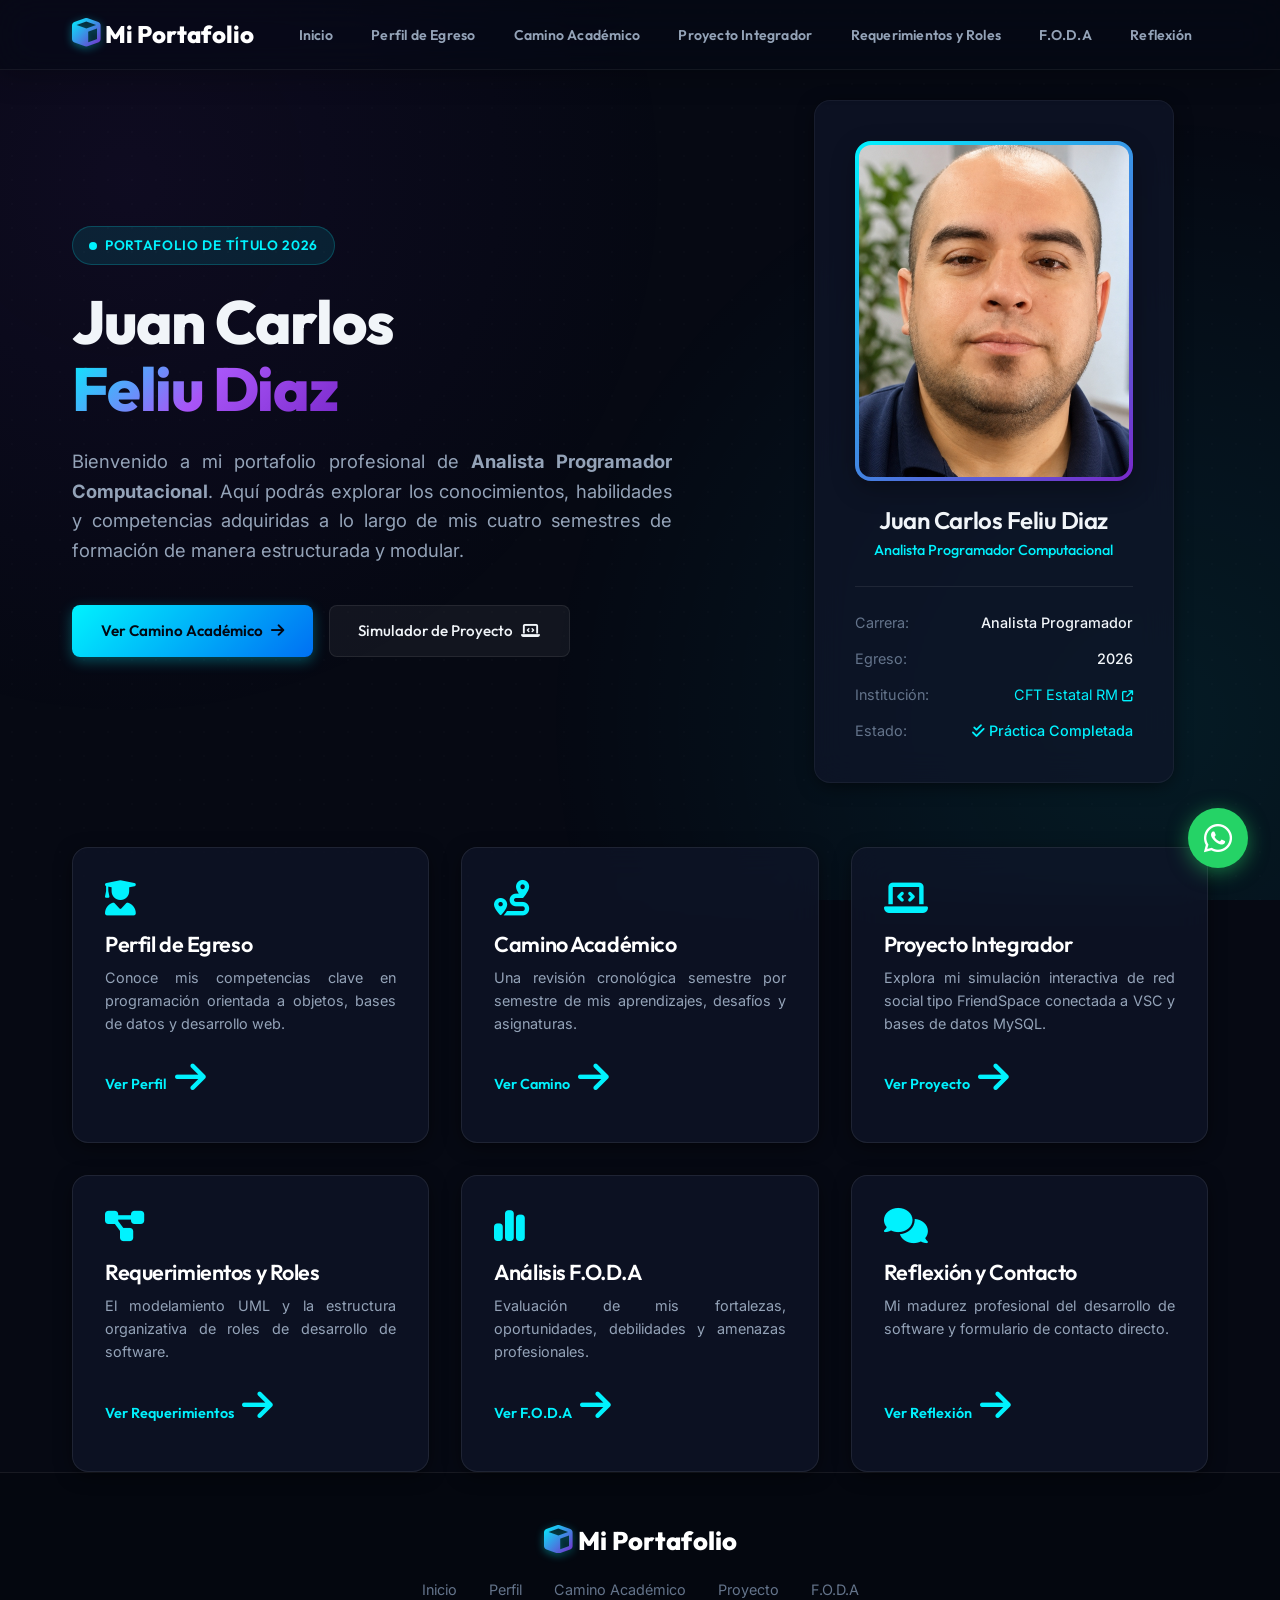
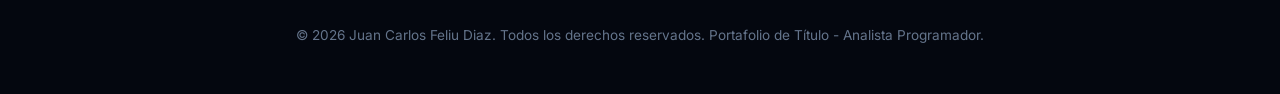
==== index.html @ 2efa706d "Commit inicial del portafolio" ====
<!DOCTYPE html>
<html lang="es">
<head>
  <meta charset="UTF-8">
  <meta name="viewport" content="width=device-width, initial-scale=1.0">
  <title>Inicio | Portafolio de Título Juan Carlos Feliu Diaz</title>
  <!-- Google Fonts -->
  <link rel="preconnect" href="https://fonts.googleapis.com">
  <link rel="preconnect" href="https://fonts.gstatic.com" crossorigin>
  <!-- Font Awesome Icons -->
  <link rel="stylesheet" href="https://cdnjs.cloudflare.com/ajax/libs/font-awesome/6.4.0/css/all.min.css">
  <!-- Stylesheet -->
  <link rel="stylesheet" href="css/style.css?v=15">
  <style>
    /* Custom Home Page Shortcuts Grid */
    .shortcuts-grid {
      display: grid;
      grid-template-columns: repeat(auto-fit, minmax(280px, 1fr));
      gap: 2rem;
      margin-top: 4rem;
    }
    .shortcut-card {
      padding: 2rem;
      text-align: left;
      display: flex;
      flex-direction: column;
      justify-content: space-between;
      min-height: 220px;
    }
    .shortcut-card i {
      font-size: 2.2rem;
      color: var(--primary);
      margin-bottom: 1rem;
    }
    .shortcut-card h3 {
      font-size: 1.35rem;
      margin-bottom: 0.5rem;
      color: #fff;
    }
    .shortcut-card p {
      font-size: 0.9rem;
      margin-bottom: 1.5rem;
      flex: 1;
    }
    .shortcut-link {
      font-family: var(--font-heading);
      font-weight: 600;
      font-size: 0.9rem;
      display: inline-flex;
      align-items: center;
      gap: 0.5rem;
    }
  </style>
</head>
<body>

  <!-- ==========================================
       NAVIGATION BAR
       ========================================== -->
  <nav class="navbar">
    <div class="container">
      <div class="logo">
        <a href="index.html" style="color: #fff;"><i class="fa-solid fa-cube logo-icon-3d"></i> Mi Portafolio</a>
      </div>
      <ul class="nav-links">
        <li><a href="index.html" class="active">Inicio</a></li>
        <li><a href="perfil.html">Perfil de Egreso</a></li>
        <li><a href="camino.html">Camino Académico</a></li>
        <li><a href="proyecto.html">Proyecto Integrador</a></li>
        <li><a href="requerimientos.html">Requerimientos y Roles</a></li>
        <li><a href="foda.html">F.O.D.A</a></li>
        <li><a href="reflexion.html">Reflexión</a></li>
      </ul>
      <button class="mobile-menu-toggle">
        <i class="fa-solid fa-bars"></i>
      </button>
    </div>
  </nav>

  <!-- ==========================================
       HERO SECTION
       ========================================== -->
  <section id="home" class="hero">
    <div class="container">
      <div class="hero-grid">
        <div class="hero-content">
          <div class="hero-badge">
            <span class="pulse-dot"></span> Portafolio de Título 2026
          </div>
          <h1 class="hero-title">Juan Carlos <br><span class="gradient-text">Feliu Diaz</span></h1>
          <p class="hero-description">
            Bienvenido a mi portafolio profesional de <strong>Analista Programador Computacional</strong>. Aquí podrás explorar los conocimientos, habilidades y competencias adquiridas a lo largo de mis cuatro semestres de formación de manera estructurada y modular.
          </p>
          <div class="hero-actions">
            <a href="camino.html" class="btn btn-primary">Ver Camino Académico <i class="fa-solid fa-arrow-right"></i></a>
            <a href="proyecto.html" class="btn btn-secondary">Simulador de Proyecto <i class="fa-solid fa-laptop-code"></i></a>
          </div>
        </div>
        <div class="hero-visual">
          <div class="card-glass profile-card">
            <div class="profile-avatar-container">
              <img src="assets/img/profile.jpg" alt="Juan Carlos Feliu Diaz" class="profile-avatar">
            </div>
            <h3>Juan Carlos Feliu Diaz</h3>
            <p class="tagline">Analista Programador Computacional</p>
            <div class="profile-info">
              <div class="profile-info-item">
                <span>Carrera:</span>
                <span>Analista Programador</span>
              </div>
              <div class="profile-info-item">
                <span>Egreso:</span>
                <span>2026</span>
              </div>
              <div class="profile-info-item">
                <span>Institución:</span>
                <a href="https://www.cftestatalrm.cl/" target="_blank" style="color: var(--primary); text-decoration: none;">CFT Estatal RM <i class="fa-solid fa-arrow-up-right-from-square" style="font-size: 0.7rem;"></i></a>
              </div>
              <div class="profile-info-item">
                <span>Estado:</span>
                <span style="color: var(--primary);"><i class="fa-solid fa-check-double"></i> Práctica Completada</span>
              </div>
            </div>
          </div>
        </div>
      </div>

      <!-- Quick Navigation Grid -->
      <div class="shortcuts-grid">
        <!-- Card 1: Perfil de Egreso -->
        <div class="card-glass shortcut-card reveal-element">
          <div>
            <i class="fa-solid fa-user-graduate"></i>
            <h3>Perfil de Egreso</h3>
            <p>Conoce mis competencias clave en programación orientada a objetos, bases de datos y desarrollo web.</p>
          </div>
          <a href="perfil.html" class="shortcut-link">Ver Perfil <i class="fa-solid fa-arrow-right"></i></a>
        </div>

        <!-- Card 2: Camino Académico -->
        <div class="card-glass shortcut-card reveal-element">
          <div>
            <i class="fa-solid fa-route"></i>
            <h3>Camino Académico</h3>
            <p>Una revisión cronológica semestre por semestre de mis aprendizajes, desafíos y asignaturas.</p>
          </div>
          <a href="camino.html" class="shortcut-link">Ver Camino <i class="fa-solid fa-arrow-right"></i></a>
        </div>

        <!-- Card 3: Proyecto Integrador -->
        <div class="card-glass shortcut-card reveal-element">
          <div>
            <i class="fa-solid fa-laptop-code"></i>
            <h3>Proyecto Integrador</h3>
            <p>Explora mi simulación interactiva de red social tipo FriendSpace conectada a VSC y bases de datos MySQL.</p>
          </div>
          <a href="proyecto.html" class="shortcut-link">Ver Proyecto <i class="fa-solid fa-arrow-right"></i></a>
        </div>

        <!-- Card 4: Requerimientos y Roles -->
        <div class="card-glass shortcut-card reveal-element">
          <div>
            <i class="fa-solid fa-diagram-project"></i>
            <h3>Requerimientos y Roles</h3>
            <p>El modelamiento UML y la estructura organizativa de roles de desarrollo de software.</p>
          </div>
          <a href="requerimientos.html" class="shortcut-link">Ver Requerimientos <i class="fa-solid fa-arrow-right"></i></a>
        </div>

        <!-- Card 5: FODA -->
        <div class="card-glass shortcut-card reveal-element">
          <div>
            <i class="fa-solid fa-chart-simple"></i>
            <h3>Análisis F.O.D.A</h3>
            <p>Evaluación de mis fortalezas, oportunidades, debilidades y amenazas profesionales.</p>
          </div>
          <a href="foda.html" class="shortcut-link">Ver F.O.D.A <i class="fa-solid fa-arrow-right"></i></a>
        </div>

        <!-- Card 6: Reflexión -->
        <div class="card-glass shortcut-card reveal-element">
          <div>
            <i class="fa-solid fa-comments"></i>
            <h3>Reflexión y Contacto</h3>
            <p>Mi madurez profesional del desarrollo de software y formulario de contacto directo.</p>
          </div>
          <a href="reflexion.html" class="shortcut-link">Ver Reflexión <i class="fa-solid fa-arrow-right"></i></a>
        </div>
      </div>

    </div>
  </section>

  <!-- ==========================================
       FOOTER SECTION
       ========================================== -->
  <footer class="footer">
    <div class="container">
      <div class="footer-logo">
        <a href="index.html" style="color: #fff;"><i class="fa-solid fa-cube logo-icon-3d"></i> Mi Portafolio</a>
      </div>
      <div class="footer-nav">
        <a href="index.html">Inicio</a>
        <a href="perfil.html">Perfil</a>
        <a href="camino.html">Camino Académico</a>
        <a href="proyecto.html">Proyecto</a>
        <a href="foda.html">F.O.D.A</a>
      </div>
      <p class="footer-copy">
        © 2026 Juan Carlos Feliu Diaz. Todos los derechos reservados. Portafolio de Título - Analista Programador.
      </p>
    </div>
  </footer>

  <!-- Main JavaScript File -->
  <script src="js/main.js?v=7"></script>
</body>
</html>
---- css/style.css ----
@import url('https://fonts.googleapis.com/css2?family=Inter:wght@300;400;500;600;700&family=Outfit:wght@300;400;500;600;700;800&display=swap');

/* ==========================================
   DESIGN SYSTEM & VARIABLES
   ========================================== */
:root {
  --bg-darkest: #060913;
  --bg-darker: #0c1020;
  --bg-card: rgba(16, 22, 42, 0.7);
  --border-color: rgba(255, 255, 255, 0.08);
  --border-hover: rgba(0, 242, 254, 0.3);
  
  --text-main: #f1f5f9;
  --text-muted: #94a3b8;
  --text-dark: #64748b;
  
  --primary: #00f2fe;
  --primary-glow: rgba(0, 242, 254, 0.15);
  --secondary: #7928ca;
  --secondary-glow: rgba(121, 40, 202, 0.15);
  --accent: #0070f3;
  
  --success: #00df89;
  --warning: #f59e0b;
  --danger: #ef4444;
  --info: #0ea5e9;
  
  --font-heading: 'Outfit', sans-serif;
  --font-body: 'Inter', sans-serif;
  
  --shadow-sm: 0 2px 8px -2px rgba(0, 0, 0, 0.5);
  --shadow-md: 0 4px 20px -4px rgba(0, 0, 0, 0.7);
  --shadow-lg: 0 10px 30px -10px rgba(0, 0, 0, 0.8);
  --shadow-neon-cyan: 0 0 15px rgba(0, 242, 254, 0.25);
  --shadow-neon-purple: 0 0 15px rgba(121, 40, 202, 0.25);
  
  --transition: all 0.3s cubic-bezier(0.4, 0, 0.2, 1);
  --radius-sm: 8px;
  --radius-md: 16px;
  --radius-lg: 24px;
}

/* ==========================================
   RESET & BASE RULES
   ========================================== */
*, *::before, *::after {
  box-sizing: border-box;
  margin: 0;
  padding: 0;
}

html {
  scroll-behavior: smooth;
  font-size: 16px;
  overflow-x: hidden;
}

body {
  background-color: var(--bg-darkest);
  color: var(--text-main);
  font-family: var(--font-body);
  line-height: 1.6;
  overflow-x: hidden;
  position: relative;
}

/* Animated Background Mesh */
body::before {
  content: "";
  position: fixed;
  top: 0;
  left: 0;
  width: 100vw;
  height: 100vh;
  background: 
    radial-gradient(circle at 10% 20%, rgba(121, 40, 202, 0.08) 0%, transparent 40%),
    radial-gradient(circle at 90% 80%, rgba(0, 242, 254, 0.08) 0%, transparent 45%);
  z-index: -2;
  pointer-events: none;
}

body::after {
  content: "";
  position: fixed;
  top: 0;
  left: 0;
  width: 100%;
  height: 100%;
  background-image: radial-gradient(rgba(255, 255, 255, 0.015) 1px, transparent 1px);
  background-size: 24px 24px;
  z-index: -1;
  pointer-events: none;
}

/* Custom Scrollbar */
::-webkit-scrollbar {
  width: 10px;
}
::-webkit-scrollbar-track {
  background: var(--bg-darkest);
}
::-webkit-scrollbar-thumb {
  background: #1e293b;
  border-radius: 5px;
  border: 2px solid var(--bg-darkest);
}
::-webkit-scrollbar-thumb:hover {
  background: var(--primary);
}

/* Typography & Headers */
h1, h2, h3, h4, h5, h6 {
  font-family: var(--font-heading);
  font-weight: 600;
  letter-spacing: -0.02em;
  line-height: 1.25;
}

p {
  color: var(--text-muted);
  text-align: justify;
  hyphens: auto;
}

a {
  color: var(--primary);
  text-decoration: none;
  transition: var(--transition);
}
a:hover {
  color: #fff;
}

.gradient-text {
  background: linear-gradient(135deg, var(--primary) 0%, #a855f7 50%, var(--secondary) 100%);
  -webkit-background-clip: text;
  -webkit-text-fill-color: transparent;
  background-clip: text;
}

.gradient-text-cyan {
  background: linear-gradient(135deg, var(--primary) 0%, var(--info) 100%);
  -webkit-background-clip: text;
  -webkit-text-fill-color: transparent;
  background-clip: text;
}

/* Utilities */
.container {
  width: 100%;
  max-width: 1200px;
  margin: 0 auto;
  padding: 0 2rem;
}

.section {
  padding: 6rem 0;
  position: relative;
}

.section-title {
  font-size: 2.5rem;
  font-weight: 700;
  text-align: center;
  margin-bottom: 1rem;
  position: relative;
}

.logo-icon-3d {
  background: linear-gradient(135deg, var(--primary), var(--secondary));
  -webkit-background-clip: text;
  -webkit-text-fill-color: transparent;
  filter: drop-shadow(0 2px 4px rgba(0, 242, 254, 0.4));
  font-size: 1.8rem;
}

.section-subtitle {
  text-align: center;
  font-size: 1.1rem;
  color: var(--text-muted);
  max-width: 600px;
  margin: 0 auto 4rem auto;
}

.card-glass {
  background: var(--bg-card);
  border: 1px solid var(--border-color);
  border-radius: var(--radius-md);
  box-shadow: var(--shadow-md);
  backdrop-filter: blur(16px);
  -webkit-backdrop-filter: blur(16px);
  transition: var(--transition);
}
.card-glass:hover {
  border-color: var(--border-hover);
  box-shadow: var(--shadow-lg), var(--shadow-neon-cyan);
  transform: translateY(-4px);
}

/* Buttons */
.btn {
  display: inline-flex;
  align-items: center;
  justify-content: center;
  padding: 0.8rem 1.8rem;
  font-family: var(--font-heading);
  font-weight: 500;
  border-radius: var(--radius-sm);
  cursor: pointer;
  transition: var(--transition);
  border: none;
  font-size: 0.95rem;
  gap: 0.5rem;
}

.btn-primary {
  background: linear-gradient(135deg, var(--primary) 0%, var(--accent) 100%);
  color: #030712;
  font-weight: 600;
  box-shadow: 0 4px 14px rgba(0, 242, 254, 0.3);
}
.btn-primary:hover {
  transform: translateY(-2px);
  box-shadow: 0 6px 20px rgba(0, 242, 254, 0.5), var(--shadow-neon-cyan);
  color: #030712;
}

.btn-secondary {
  background: rgba(255, 255, 255, 0.05);
  border: 1px solid var(--border-color);
  color: var(--text-main);
}
.btn-secondary:hover {
  background: rgba(255, 255, 255, 0.1);
  border-color: rgba(255, 255, 255, 0.2);
}

/* ==========================================
   NAVIGATION BAR
   ========================================== */
.navbar {
  position: fixed;
  top: 0;
  left: 0;
  width: 100%;
  z-index: 100;
  background: rgba(6, 9, 19, 0.6);
  backdrop-filter: blur(20px) saturate(1.4);
  -webkit-backdrop-filter: blur(20px) saturate(1.4);
  border-bottom: 1px solid rgba(255, 255, 255, 0.06);
  height: 70px;
  transition: var(--transition);
  box-shadow: 0 4px 30px rgba(0, 0, 0, 0.3);
}

.navbar .container {
  display: flex;
  align-items: center;
  justify-content: space-between;
  height: 100%;
}

.logo {
  font-family: var(--font-heading);
  font-weight: 800;
  font-size: 1.5rem;
  color: #fff;
  display: flex;
  align-items: center;
  gap: 0.5rem;
}
.logo span {
  color: var(--primary);
}

.nav-links {
  display: flex;
  gap: 0.4rem;
  list-style: none;
  align-items: center;
}

.nav-links a {
  color: var(--text-muted);
  font-family: var(--font-heading);
  font-size: 0.88rem;
  font-weight: 600;
  position: relative;
  padding: 0.5rem 1rem;
  border-radius: 50px;
  transition: all 0.3s ease;
  text-decoration: none;
  letter-spacing: 0.2px;
}
.nav-links a:hover {
  color: #fff;
  background: #0055ff; /* Azul eléctrico */
  box-shadow: 0 0 15px rgba(0, 85, 255, 0.5); /* Resplandor azul eléctrico */
  transform: scale(1.08) translateY(-1px); /* Más grande y un poco arriba */
}
.nav-links a.active {
  color: #fff;
  background: rgba(0, 242, 254, 0.12);
  box-shadow: 0 0 20px rgba(0, 242, 254, 0.15), inset 0 0 10px rgba(0, 242, 254, 0.05);
  border: 1px solid rgba(0, 242, 254, 0.2);
}

.mobile-menu-toggle {
  display: none;
  background: none;
  border: none;
  color: #fff;
  font-size: 1.5rem;
  cursor: pointer;
}

/* ==========================================
   HERO SECTION
   ========================================== */
.hero {
  min-height: 100vh;
  display: flex;
  align-items: center;
  padding-top: 100px;
  position: relative;
}

.hero-grid {
  display: grid;
  grid-template-columns: 1.2fr 0.8fr;
  gap: 4rem;
  align-items: center;
}

.hero-badge {
  display: inline-flex;
  align-items: center;
  gap: 0.5rem;
  background: rgba(0, 242, 254, 0.1);
  border: 1px solid rgba(0, 242, 254, 0.2);
  color: var(--primary);
  padding: 0.5rem 1rem;
  border-radius: 50px;
  font-size: 0.85rem;
  font-weight: 600;
  margin-bottom: 1.5rem;
  font-family: var(--font-heading);
  letter-spacing: 0.05em;
  text-transform: uppercase;
}

.hero-badge .pulse-dot {
  width: 8px;
  height: 8px;
  background-color: var(--primary);
  border-radius: 50%;
  animation: pulse 1.5s infinite;
}

@keyframes pulse {
  0% { transform: scale(0.85); box-shadow: 0 0 0 0 rgba(0, 242, 254, 0.7); }
  70% { transform: scale(1); box-shadow: 0 0 0 8px rgba(0, 242, 254, 0); }
  100% { transform: scale(0.85); box-shadow: 0 0 0 0 rgba(0, 242, 254, 0); }
}

.hero-title {
  font-size: 3.8rem;
  font-weight: 800;
  line-height: 1.1;
  margin-bottom: 1.5rem;
}

.hero-description {
  font-size: 1.15rem;
  color: var(--text-muted);
  margin-bottom: 2.5rem;
  max-width: 600px;
}

.hero-actions {
  display: flex;
  gap: 1rem;
}

/* Hero Visual / Card Showcase */
.hero-visual {
  position: relative;
  display: flex;
  justify-content: center;
  align-items: center;
}

.profile-card {
  width: 100%;
  max-width: 360px;
  padding: 2.5rem;
  text-align: center;
  position: relative;
  overflow: hidden;
  border: 1px solid rgba(255, 255, 255, 0.05);
}

.profile-avatar-container {
  width: 100%;
  height: 340px;
  margin: 0 auto 1.5rem auto;
  border-radius: var(--radius-md);
  padding: 4px;
  background: linear-gradient(135deg, var(--primary) 0%, var(--secondary) 100%);
  position: relative;
  box-shadow: 0 8px 24px rgba(0, 0, 0, 0.3);
}

.profile-avatar {
  width: 100%;
  height: 100%;
  border-radius: calc(var(--radius-md) - 4px);
  object-fit: cover;
  object-position: center center;
  background: var(--bg-darker);
  display: block;
}

.profile-card h3 {
  font-size: 1.5rem;
  margin-bottom: 0.25rem;
  text-align: center;
  width: 100%;
  display: block;
}

.profile-card .tagline {
  font-size: 0.9rem;
  color: var(--primary);
  font-weight: 500;
  margin-bottom: 1.5rem;
  font-family: var(--font-heading);
  text-align: center;
  width: 100%;
  display: block;
}

.profile-info {
  border-top: 1px solid var(--border-color);
  padding-top: 1.5rem;
  display: flex;
  flex-direction: column;
  gap: 0.8rem;
  text-align: left;
  font-size: 0.9rem;
}

.profile-info-item {
  display: flex;
  justify-content: space-between;
  align-items: center;
}

.profile-info-item span:first-child {
  color: var(--text-dark);
}
.profile-info-item span:last-child {
  color: var(--text-main);
  font-weight: 500;
}

/* ==========================================
   PERFIL DE EGRESO
   ========================================== */
.perfil-grid {
  display: grid;
  grid-template-columns: 1fr 1fr;
  gap: 3rem;
  align-items: center;
}

.perfil-intro {
  font-size: 1.1rem;
}
.perfil-intro p {
  margin-bottom: 1.5rem;
  text-align: justify;
}

.skills-wrapper {
  display: grid;
  grid-template-columns: 1fr 1fr;
  gap: 1.5rem;
}

.skill-card {
  padding: 1.5rem;
  background: rgba(16, 22, 42, 0.4);
  border: 1px solid var(--border-color);
  border-radius: var(--radius-md);
  transition: var(--transition);
}
.skill-card:hover {
  border-color: var(--primary);
  background: rgba(16, 22, 42, 0.8);
  transform: translateY(-3px);
}

.skill-icon {
  width: 45px;
  height: 45px;
  border-radius: var(--radius-sm);
  background: rgba(0, 242, 254, 0.1);
  color: var(--primary);
  display: flex;
  align-items: center;
  justify-content: center;
  font-size: 1.3rem;
  margin-bottom: 1rem;
}

.skill-card h4 {
  font-size: 1.15rem;
  margin-bottom: 0.5rem;
}

.skill-card p {
  font-size: 0.85rem;
  line-height: 1.5;
  text-align: justify;
}

/* ==========================================
   ACADEMIC TIMELINE SECTION
   ========================================== */
.timeline-controls {
  display: flex;
  justify-content: center;
  gap: 1rem;
  margin-bottom: 4rem;
}

.tab-btn {
  background: rgba(255, 255, 255, 0.03);
  border: 1px solid var(--border-color);
  border-radius: var(--radius-lg);
  padding: 1rem 2rem;
  cursor: pointer;
  transition: var(--transition);
  display: flex;
  align-items: center;
  gap: 1.2rem;
  text-align: left;
  min-width: 260px;
}
.tab-btn i {
  font-size: 2.2rem;
  transition: var(--transition);
}
.tab-icon-3d {
  background: linear-gradient(135deg, var(--text-muted), #8c9bba);
  -webkit-background-clip: text;
  -webkit-text-fill-color: transparent;
  filter: drop-shadow(0 2px 4px rgba(0,0,0,0.5));
}
.tab-btn .tab-text {
  display: flex;
  flex-direction: column;
}
.tab-btn .tab-title {
  font-family: var(--font-heading);
  font-weight: 700;
  font-size: 1.15rem;
  color: var(--text-light);
  margin-bottom: 0.2rem;
  transition: var(--transition);
}
.tab-btn .tab-subtitle {
  font-size: 0.85rem;
  color: var(--text-muted);
  transition: var(--transition);
}

.tab-btn:hover {
  background: rgba(255, 255, 255, 0.06);
  border-color: rgba(255, 255, 255, 0.15);
  transform: translateY(-3px);
}
.tab-btn:hover .tab-icon-3d {
  background: linear-gradient(135deg, #fff, var(--secondary));
  -webkit-background-clip: text;
  -webkit-text-fill-color: transparent;
  filter: drop-shadow(0 4px 8px rgba(0, 242, 254, 0.3));
}
.tab-btn:hover .tab-title {
  color: #fff;
}

.tab-btn.active {
  background: rgba(0, 242, 254, 0.08);
  border-color: var(--primary);
  box-shadow: 0 0 30px rgba(0, 242, 254, 0.15), inset 0 0 15px rgba(0, 242, 254, 0.05);
  transform: translateY(-3px);
}
.tab-btn.active .tab-icon-3d {
  background: linear-gradient(135deg, var(--primary), var(--accent));
  -webkit-background-clip: text;
  -webkit-text-fill-color: transparent;
  filter: drop-shadow(0 0 12px rgba(0, 242, 254, 0.8));
}
.tab-btn.active .tab-title {
  color: var(--primary);
}
.tab-btn.active .tab-subtitle {
  color: #fff;
}

.timeline-container {
  display: none;
  animation: fadeIn 0.5s ease;
}
.timeline-container.active {
  display: block;
}

.timeline-item {
  display: grid;
  grid-template-columns: 1fr 1.2fr;
  gap: 4rem;
  margin-bottom: 6rem;
  position: relative;
}

.timeline-item:last-child {
  margin-bottom: 0;
}

.timeline-content {
  display: flex;
  flex-direction: column;
  justify-content: center;
}

.timeline-tag {
  align-self: flex-start;
  font-size: 0.75rem;
  text-transform: uppercase;
  letter-spacing: 0.1em;
  background: rgba(121, 40, 202, 0.15);
  border: 1px solid rgba(121, 40, 202, 0.3);
  color: #a855f7;
  padding: 0.3rem 0.8rem;
  border-radius: 4px;
  margin-bottom: 1rem;
  font-weight: 700;
}

.timeline-title {
  font-size: 2rem;
  margin-bottom: 1rem;
}

.timeline-desc {
  font-size: 1rem;
  line-height: 1.7;
  margin-bottom: 1.5rem;
  text-align: justify;
}

.timeline-highlight {
  font-style: italic;
  border-left: 3px solid var(--primary);
  padding-left: 1rem;
  color: var(--text-main);
  margin-bottom: 1.5rem;
  font-size: 0.95rem;
}

/* Image styling in Timeline */
.timeline-visual {
  display: flex;
  align-items: center;
  justify-content: center;
  position: relative;
}

.img-container {
  width: 100%;
  border-radius: var(--radius-md);
  border: 1px solid var(--border-color);
  overflow: hidden;
  box-shadow: var(--shadow-md);
  background: #090e1a;
  position: relative;
  transition: var(--transition);
}
.img-container:hover {
  transform: scale(1.02);
  border-color: var(--primary);
  box-shadow: var(--shadow-lg), var(--shadow-neon-cyan);
}

.img-container img {
  width: 100%;
  height: auto;
  display: block;
  object-fit: cover;
  transition: var(--transition);
}

.img-caption {
  background: rgba(12, 16, 32, 0.95);
  padding: 0.8rem 1.2rem;
  font-size: 0.85rem;
  border-top: 1px solid var(--border-color);
  color: var(--text-muted);
  display: flex;
  align-items: center;
  gap: 0.5rem;
}
.img-caption i {
  color: var(--primary);
}

/* ==========================================
   INTERACTIVE SIMULATOR (FACEBOOK CLONE)
   ========================================== */
.simulator-layout {
  display: grid;
  grid-template-columns: 1fr 1fr;
  gap: 4rem;
  align-items: center;
}

.simulator-info h3 {
  font-size: 2rem;
  margin-bottom: 1rem;
}

.simulator-info p {
  margin-bottom: 1.5rem;
}

.simulator-features {
  list-style: none;
  margin-bottom: 2rem;
}

.simulator-features li {
  display: flex;
  align-items: flex-start;
  gap: 0.8rem;
  margin-bottom: 1rem;
  font-size: 0.95rem;
  line-height: 1.6;
}
.simulator-features li i {
  color: var(--success);
  font-size: 1.1rem;
  flex-shrink: 0;
  margin-top: 0.15rem;
}
.simulator-features li div {
  text-align: justify;
  flex: 1;
}

/* Device mockup */
.mockup-browser {
  background: #181d30;
  border: 1px solid rgba(255, 255, 255, 0.1);
  border-radius: 12px;
  overflow: hidden;
  box-shadow: var(--shadow-lg), 0 20px 50px rgba(0, 0, 0, 0.6);
  width: 100%;
  max-width: 440px;
  margin: 0 auto;
}

.mockup-header {
  background: #0f1222;
  padding: 0.6rem 1rem;
  display: flex;
  align-items: center;
  gap: 0.5rem;
  border-bottom: 1px solid rgba(255, 255, 255, 0.05);
}

.mockup-dot {
  width: 10px;
  height: 10px;
  border-radius: 50%;
}
.mockup-dot.red { background: #ff5f56; }
.mockup-dot.yellow { background: #ffbd2e; }
.mockup-dot.green { background: #27c93f; }

.mockup-address {
  flex: 1;
  background: rgba(255, 255, 255, 0.05);
  border-radius: 4px;
  padding: 0.2rem 1rem;
  font-size: 0.75rem;
  font-family: monospace;
  color: var(--text-dark);
  text-align: center;
}

/* Simulation content */
.fb-container {
  height: 480px;
  background: #f0f2f5;
  color: #1c1e21;
  display: flex;
  flex-direction: column;
  font-family: Helvetica, Arial, sans-serif;
  overflow: hidden;
}

.fb-header {
  background: #1877f2;
  color: #fff;
  padding: 0.5rem 1rem;
  display: flex;
  justify-content: space-between;
  align-items: center;
  box-shadow: 0 2px 4px rgba(0, 0, 0, 0.1);
  z-index: 10;
}

.fb-logo {
  font-weight: bold;
  font-size: 1.4rem;
  letter-spacing: -0.05em;
}

.fb-header-right {
  display: flex;
  gap: 0.8rem;
  align-items: center;
}

.fb-btn-friend {
  background: rgba(255, 255, 255, 0.2);
  border: none;
  border-radius: 20px;
  color: #fff;
  padding: 0.3rem 0.8rem;
  font-size: 0.75rem;
  font-weight: 600;
  cursor: pointer;
  display: flex;
  align-items: center;
  gap: 0.3rem;
  transition: all 0.2s;
}
.fb-btn-friend:hover {
  background: rgba(255, 255, 255, 0.3);
}
.fb-btn-friend.accepted {
  background: #42b72a;
}

.fb-feed {
  flex: 1;
  overflow-y: auto;
  padding: 0.8rem;
  display: flex;
  flex-direction: column;
  gap: 0.8rem;
}

.fb-composer {
  background: #fff;
  border-radius: 8px;
  padding: 0.8rem;
  box-shadow: 0 1px 2px rgba(0, 0, 0, 0.1);
}

.fb-composer-top {
  display: flex;
  gap: 0.5rem;
  margin-bottom: 0.8rem;
}

.fb-avatar {
  width: 32px;
  height: 32px;
  background: #8b5cf6;
  color: white;
  border-radius: 50%;
  display: flex;
  align-items: center;
  justify-content: center;
  font-weight: bold;
  font-size: 0.8rem;
}

.fb-composer-input {
  flex: 1;
  background: #f0f2f5;
  border: none;
  border-radius: 20px;
  padding: 0.5rem 1rem;
  font-size: 0.85rem;
  outline: none;
  color: #1c1e21;
}
.fb-composer-input::placeholder {
  color: #8a8d91;
}

.fb-composer-btn {
  background: #1877f2;
  color: #fff;
  border: none;
  border-radius: 6px;
  padding: 0.4rem 1rem;
  font-size: 0.8rem;
  font-weight: 600;
  cursor: pointer;
  float: right;
  transition: all 0.2s;
}
.fb-composer-btn:hover {
  background: #166fe5;
}

.fb-post {
  background: #fff;
  border-radius: 8px;
  padding: 0.8rem;
  box-shadow: 0 1px 2px rgba(0, 0, 0, 0.1);
  animation: slideDown 0.3s ease-out;
}

.fb-post-header {
  display: flex;
  gap: 0.5rem;
  margin-bottom: 0.6rem;
}

.fb-post-info {
  display: flex;
  flex-direction: column;
}

.fb-post-author {
  font-weight: 600;
  font-size: 0.85rem;
  color: #050505;
}

.fb-post-time {
  font-size: 0.7rem;
  color: #65676b;
}

.fb-post-content {
  font-size: 0.85rem;
  color: #050505;
  margin-bottom: 0.8rem;
  line-height: 1.4;
  white-space: pre-wrap;
}

.fb-post-stats {
  display: flex;
  justify-content: space-between;
  border-bottom: 1px solid #ced0d4;
  padding-bottom: 0.4rem;
  margin-bottom: 0.4rem;
  font-size: 0.75rem;
  color: #65676b;
}

.fb-post-actions {
  display: flex;
  border-bottom: 1px solid #ced0d4;
  padding-bottom: 0.2rem;
  margin-bottom: 0.4rem;
}

.fb-action-btn {
  flex: 1;
  background: none;
  border: none;
  padding: 0.4rem;
  color: #65676b;
  font-weight: 600;
  font-size: 0.8rem;
  border-radius: 4px;
  cursor: pointer;
  display: flex;
  align-items: center;
  justify-content: center;
  gap: 0.3rem;
  transition: all 0.2s;
}
.fb-action-btn:hover {
  background: #f2f2f2;
}
.fb-action-btn.liked {
  color: #1877f2;
}

.fb-comments {
  display: flex;
  flex-direction: column;
  gap: 0.4rem;
}

.fb-comment {
  display: flex;
  gap: 0.4rem;
  font-size: 0.8rem;
  align-items: flex-start;
}

.fb-comment-bubble {
  background: #f0f2f5;
  padding: 0.4rem 0.6rem;
  border-radius: 12px;
  max-width: 85%;
}

.fb-comment-author {
  font-weight: bold;
  margin-bottom: 0.1rem;
}

.fb-comment-input-area {
  display: flex;
  gap: 0.4rem;
  margin-top: 0.4rem;
}

.fb-comment-input {
  flex: 1;
  background: #f0f2f5;
  border: none;
  border-radius: 12px;
  padding: 0.3rem 0.8rem;
  font-size: 0.75rem;
  outline: none;
}

@keyframes slideDown {
  from { opacity: 0; transform: translateY(-10px); }
  to { opacity: 1; transform: translateY(0); }
}

/* ==========================================
   ROLES & REQUIREMENTS EXPLORER
   ========================================== */
.req-grid {
  display: grid;
  grid-template-columns: 0.9fr 1.1fr;
  gap: 3rem;
  align-items: start;
}

.roles-panel {
  display: flex;
  flex-direction: column;
  gap: 0.8rem;
}

.role-selector-card {
  padding: 1.2rem;
  cursor: pointer;
  border-left: 4px solid transparent;
}
.role-selector-card.active {
  background: rgba(121, 40, 202, 0.1);
  border-color: var(--secondary);
  border-left-color: var(--secondary);
}
.role-selector-card:hover:not(.active) {
  background: rgba(255, 255, 255, 0.02);
  border-left-color: rgba(255, 255, 255, 0.2);
}

.role-header-line {
  display: flex;
  justify-content: space-between;
  align-items: center;
  margin-bottom: 0.2rem;
}

.role-header-line h4 {
  font-size: 1.1rem;
}

.role-badge {
  font-size: 0.7rem;
  font-family: var(--font-heading);
  font-weight: 600;
  text-transform: uppercase;
  padding: 0.2rem 0.5rem;
  border-radius: 4px;
}
.role-badge.sponsor { background: rgba(16, 185, 129, 0.15); color: #34d399; }
.role-badge.leader { background: rgba(59, 130, 246, 0.15); color: #60a5fa; }
.role-badge.op { background: rgba(245, 158, 11, 0.15); color: #fbbf24; }
.role-badge.ext { background: rgba(107, 114, 128, 0.25); color: #9ca3af; }

.role-desc-short {
  font-size: 0.85rem;
  color: var(--text-dark);
}

/* Detail Display Panel */
.req-display-box {
  padding: 2rem;
  min-height: 400px;
  display: flex;
  flex-direction: column;
  justify-content: space-between;
}

.req-display-header {
  border-bottom: 1px solid var(--border-color);
  padding-bottom: 1.5rem;
  margin-bottom: 1.5rem;
}

.req-display-header .badge-container {
  display: inline-block;
  margin-bottom: 0.5rem;
}

.req-display-header h3 {
  font-size: 1.8rem;
  color: #fff;
}

.req-display-body {
  flex: 1;
  font-size: 0.95rem;
  line-height: 1.6;
  text-align: justify;
}

.req-display-body h5 {
  font-size: 1rem;
  margin: 1.2rem 0 0.5rem 0;
  color: var(--primary);
  text-transform: uppercase;
  letter-spacing: 0.05em;
}

.req-display-body ul {
  padding-left: 1.2rem;
  margin-bottom: 1rem;
}

.req-display-body li {
  margin-bottom: 0.4rem;
  color: var(--text-muted);
}

/* Tab selector for Functional vs Non Functional Requirements */
.req-type-container {
  margin-top: 3rem;
  border-top: 1px solid var(--border-color);
  padding-top: 3rem;
}

.req-type-tabs {
  display: flex;
  gap: 1rem;
  margin-bottom: 2rem;
}

.req-type-btn {
  background: none;
  border: none;
  border-bottom: 2px solid transparent;
  color: var(--text-muted);
  font-family: var(--font-heading);
  font-size: 1.1rem;
  font-weight: 600;
  padding: 0.5rem 1rem;
  cursor: pointer;
  transition: var(--transition);
}
.req-type-btn:hover {
  color: #fff;
}
.req-type-btn.active {
  color: var(--primary);
  border-bottom-color: var(--primary);
}

.req-type-lists {
  display: grid;
  grid-template-columns: 1fr 1fr;
  gap: 2rem;
}

.req-list-block {
  padding: 1.5rem;
  background: rgba(255, 255, 255, 0.01);
  border-radius: var(--radius-sm);
  border: 1px solid var(--border-color);
}

.req-list-block h4 {
  font-size: 1.1rem;
  margin-bottom: 1rem;
  display: flex;
  align-items: center;
  gap: 0.5rem;
}

.req-list-block h4 i {
  color: var(--primary);
}

.req-list-block ul {
  list-style: none;
}

.req-list-block li {
  padding: 0.6rem 0;
  border-bottom: 1px solid rgba(255, 255, 255, 0.03);
  font-size: 0.9rem;
  display: flex;
  align-items: flex-start;
  gap: 0.6rem;
  text-align: justify;
  line-height: 1.5;
}
.req-list-block li:last-child {
  border-bottom: none;
}
.req-list-block li::before {
  content: '→';
  color: var(--primary);
  font-weight: bold;
}

/* ==========================================
   F.O.D.A DASHBOARD (SWOT)
   ========================================== */
.foda-grid {
  display: grid;
  grid-template-columns: 1fr 1fr;
  gap: 2rem;
}

.foda-card {
  padding: 2.2rem;
  position: relative;
  overflow: hidden;
  border-left: 5px solid transparent;
}

.foda-card.fortalezas { border-left-color: var(--success); }
.foda-card.oportunidades { border-left-color: var(--info); }
.foda-card.debilidades { border-left-color: var(--warning); }
.foda-card.amenazas { border-left-color: var(--danger); }

.foda-icon-box {
  width: 50px;
  height: 50px;
  border-radius: 50%;
  display: flex;
  align-items: center;
  justify-content: center;
  font-size: 1.5rem;
  margin-bottom: 1.2rem;
}
.fortalezas .foda-icon-box { background: rgba(0, 223, 137, 0.1); color: var(--success); }
.oportunidades .foda-icon-box { background: rgba(14, 165, 233, 0.1); color: var(--info); }
.debilidades .foda-icon-box { background: rgba(245, 158, 11, 0.1); color: var(--warning); }
.amenazas .foda-icon-box { background: rgba(239, 68, 68, 0.1); color: var(--danger); }

.foda-card h3 {
  font-size: 1.6rem;
  margin-bottom: 1rem;
  text-transform: uppercase;
  letter-spacing: 0.05em;
}

.foda-list {
  list-style: none;
}

.foda-list li {
  margin-bottom: 0.9rem;
  font-size: 0.92rem;
  line-height: 1.6;
  text-align: justify;
  padding-left: 1.4rem;
  position: relative;
}
.foda-list li::before {
  content: '▪';
  position: absolute;
  left: 0;
  top: 0.05em;
  font-size: 1rem;
}
.fortalezas .foda-list li::before { color: var(--success); }
.oportunidades .foda-list li::before { color: var(--info); }
.debilidades .foda-list li::before { color: var(--warning); }
.amenazas .foda-list li::before { color: var(--danger); }

/* ==========================================
   REFLECTION & CONTACT SECTION
   ========================================== */
.reflection-layout {
  display: grid;
  grid-template-columns: 1.1fr 0.9fr;
  gap: 4rem;
  align-items: start;
}

.reflection-text blockquote {
  font-size: 1.2rem;
  font-style: italic;
  border-left: 4px solid var(--primary);
  padding-left: 1.5rem;
  margin: 1.5rem 0;
  color: #fff;
}

.reflection-text p {
  margin-bottom: 1.2rem;
  font-size: 1.05rem;
  line-height: 1.7;
  text-align: justify;
}

.contact-card {
  padding: 2.5rem;
}

.contact-card h3 {
  font-size: 1.6rem;
  margin-bottom: 0.5rem;
}

.contact-card p {
  font-size: 0.9rem;
  margin-bottom: 2rem;
}

.form-group {
  margin-bottom: 1.5rem;
}

.form-group label {
  display: block;
  font-size: 0.85rem;
  color: var(--text-muted);
  margin-bottom: 0.5rem;
  font-family: var(--font-heading);
  font-weight: 500;
}

.form-control {
  width: 100%;
  background: rgba(255, 255, 255, 0.03);
  border: 1px solid var(--border-color);
  border-radius: var(--radius-sm);
  padding: 0.8rem 1rem;
  color: #fff;
  font-family: var(--font-body);
  font-size: 0.95rem;
  transition: var(--transition);
}
.form-control:focus {
  outline: none;
  border-color: var(--primary);
  background: rgba(255, 255, 255, 0.06);
  box-shadow: 0 0 10px rgba(0, 242, 254, 0.15);
}

textarea.form-control {
  resize: vertical;
  min-height: 120px;
}

/* ==========================================
   LIGHTBOX MODAL
   ========================================== */
.lightbox-overlay {
  position: fixed;
  inset: 0;
  background: rgba(0, 0, 0, 0.92);
  z-index: 9999;
  display: flex;
  align-items: center;
  justify-content: center;
  padding: 2rem;
  opacity: 0;
  pointer-events: none;
  transition: opacity 0.3s ease;
  backdrop-filter: blur(6px);
}

.lightbox-overlay.active {
  opacity: 1;
  pointer-events: all;
}

.lightbox-overlay img {
  max-width: 90vw;
  max-height: 88vh;
  border-radius: var(--radius-md);
  box-shadow: 0 0 60px rgba(0, 242, 254, 0.2), 0 20px 60px rgba(0,0,0,0.8);
  border: 1px solid rgba(0, 242, 254, 0.2);
  transform: scale(0.9);
  transition: transform 0.3s cubic-bezier(0.34, 1.56, 0.64, 1);
  object-fit: contain;
}

.lightbox-overlay.active img {
  transform: scale(1);
}

.lightbox-close {
  position: fixed;
  top: 1.5rem;
  right: 1.5rem;
  width: 44px;
  height: 44px;
  background: rgba(255,255,255,0.1);
  border: 1px solid rgba(255,255,255,0.2);
  border-radius: 50%;
  color: #fff;
  font-size: 1.2rem;
  cursor: pointer;
  display: flex;
  align-items: center;
  justify-content: center;
  transition: var(--transition);
  z-index: 10000;
}
.lightbox-close:hover {
  background: var(--danger);
  border-color: var(--danger);
  transform: rotate(90deg);
}

.lightbox-caption {
  position: fixed;
  bottom: 1.5rem;
  left: 50%;
  transform: translateX(-50%);
  background: rgba(6, 9, 19, 0.9);
  border: 1px solid var(--border-color);
  color: var(--text-muted);
  font-size: 0.85rem;
  padding: 0.5rem 1.5rem;
  border-radius: 50px;
  backdrop-filter: blur(8px);
  white-space: nowrap;
}

/* Cursor zoom en imágenes clicables */
.img-container img {
  cursor: zoom-in;
}

/* ==========================================
   WHATSAPP FLOATING BUTTON
   ========================================== */
.whatsapp-float {
  position: fixed;
  bottom: 2rem;
  right: 2rem;
  width: 60px;
  height: 60px;
  background: #25d366;
  border-radius: 50%;
  display: flex;
  align-items: center;
  justify-content: center;
  color: #fff;
  font-size: 2rem;
  z-index: 999;
  box-shadow: 0 4px 20px rgba(37, 211, 102, 0.5);
  transition: var(--transition);
  animation: waPulse 2s infinite;
}
.whatsapp-float:hover {
  transform: scale(1.1);
  box-shadow: 0 6px 30px rgba(37, 211, 102, 0.7);
  color: #fff;
}

@keyframes waPulse {
  0%, 100% { box-shadow: 0 4px 20px rgba(37, 211, 102, 0.4); }
  50% { box-shadow: 0 4px 30px rgba(37, 211, 102, 0.7), 0 0 0 10px rgba(37, 211, 102, 0.1); }
}

/* WhatsApp button in contact form */
.contact-divider {
  text-align: center;
  margin: 1.5rem 0;
  position: relative;
}
.contact-divider::before {
  content: '';
  position: absolute;
  top: 50%;
  left: 0;
  right: 0;
  height: 1px;
  background: var(--border-color);
}
.contact-divider span {
  position: relative;
  background: var(--bg-card);
  padding: 0 1rem;
  color: var(--text-muted);
  font-size: 0.85rem;
}

.btn-whatsapp {
  display: flex;
  align-items: center;
  justify-content: center;
  gap: 0.6rem;
  width: 100%;
  padding: 0.9rem 2rem;
  background: #25d366;
  color: #fff;
  border-radius: var(--radius-sm);
  font-family: var(--font-heading);
  font-weight: 700;
  font-size: 1rem;
  text-decoration: none;
  transition: var(--transition);
  box-shadow: 0 4px 15px rgba(37, 211, 102, 0.3);
}
.btn-whatsapp i {
  font-size: 1.3rem;
}
.btn-whatsapp:hover {
  background: #1ebe5a;
  transform: translateY(-2px);
  box-shadow: 0 8px 25px rgba(37, 211, 102, 0.4);
  color: #fff;
}

/* ==========================================
   CONFIRMATION CARD MODAL
   ========================================== */
.confirm-overlay {
  position: fixed;
  inset: 0;
  background: rgba(0, 0, 0, 0.85);
  backdrop-filter: blur(8px);
  z-index: 9999;
  display: flex;
  align-items: center;
  justify-content: center;
  padding: 2rem;
  opacity: 0;
  transition: opacity 0.3s ease;
}
.confirm-overlay.active {
  opacity: 1;
}

.confirm-card {
  background: var(--bg-card);
  border: 1px solid var(--border-color);
  border-radius: var(--radius-lg);
  padding: 2.5rem;
  max-width: 480px;
  width: 100%;
  text-align: center;
  transform: scale(0.9) translateY(20px);
  transition: transform 0.4s cubic-bezier(0.34, 1.56, 0.64, 1);
  box-shadow: 0 20px 60px rgba(0, 0, 0, 0.5);
}
.confirm-overlay.active .confirm-card {
  transform: scale(1) translateY(0);
}

.confirm-card.confirm-success {
  border-color: rgba(0, 223, 137, 0.3);
  box-shadow: 0 20px 60px rgba(0, 0, 0, 0.5), 0 0 40px rgba(0, 223, 137, 0.1);
}
.confirm-card.confirm-error {
  border-color: rgba(239, 68, 68, 0.3);
  box-shadow: 0 20px 60px rgba(0, 0, 0, 0.5), 0 0 40px rgba(239, 68, 68, 0.1);
}

.confirm-icon-wrap {
  font-size: 3.5rem;
  color: var(--success);
  margin-bottom: 1rem;
}
.confirm-icon-wrap.error {
  color: var(--danger);
}

.confirm-card h3 {
  font-family: var(--font-heading);
  font-size: 1.5rem;
  font-weight: 800;
  color: #fff;
  margin-bottom: 0.5rem;
}

.confirm-subtitle {
  color: var(--text-muted);
  font-size: 0.95rem;
  margin-bottom: 1.5rem;
}

.confirm-details {
  background: rgba(255, 255, 255, 0.03);
  border: 1px solid var(--border-color);
  border-radius: var(--radius-md);
  padding: 1rem;
  margin-bottom: 1.5rem;
  text-align: left;
}

.confirm-row {
  display: flex;
  justify-content: space-between;
  align-items: flex-start;
  padding: 0.6rem 0;
  gap: 1rem;
}
.confirm-row:not(:last-child) {
  border-bottom: 1px solid rgba(255, 255, 255, 0.06);
}

.confirm-label {
  font-size: 0.8rem;
  color: var(--text-muted);
  font-weight: 600;
  text-transform: uppercase;
  letter-spacing: 0.5px;
  white-space: nowrap;
  flex-shrink: 0;
}
.confirm-label i {
  margin-right: 0.4rem;
  color: var(--primary);
}

.confirm-value {
  font-size: 0.9rem;
  color: var(--text-light);
  text-align: right;
  word-break: break-word;
}

.confirm-close-btn {
  background: linear-gradient(135deg, var(--success), #00c853);
  color: #fff;
  border: none;
  padding: 0.8rem 2.5rem;
  border-radius: 50px;
  font-family: var(--font-heading);
  font-weight: 700;
  font-size: 0.95rem;
  cursor: pointer;
  transition: var(--transition);
  box-shadow: 0 4px 15px rgba(0, 223, 137, 0.3);
}
.confirm-close-btn:hover {
  transform: translateY(-2px);
  box-shadow: 0 8px 25px rgba(0, 223, 137, 0.4);
}
.confirm-close-btn.error {
  background: linear-gradient(135deg, var(--danger), #c62828);
  box-shadow: 0 4px 15px rgba(239, 68, 68, 0.3);
}
.confirm-close-btn.error:hover {
  box-shadow: 0 8px 25px rgba(239, 68, 68, 0.4);
}

/* ==========================================
   FOOTER SECTION
   ========================================== */
.footer {
  background: #04070f;
  border-top: 1px solid var(--border-color);
  padding: 3rem 0;
  text-align: center;
}

.footer-logo {
  font-family: var(--font-heading);
  font-weight: 800;
  font-size: 1.6rem;
  color: #fff;
  margin-bottom: 1rem;
}
.footer-logo span {
  color: var(--primary);
}

.footer-nav {
  display: flex;
  justify-content: center;
  gap: 2rem;
  margin-bottom: 1.5rem;
}
.footer-nav a {
  color: var(--text-dark);
  font-size: 0.9rem;
}
.footer-nav a:hover {
  color: var(--primary);
}

.footer-copy {
  font-size: 0.85rem;
  color: var(--text-dark);
  text-align: center;
  margin-top: 1.5rem;
}

/* ==========================================
   RESPONSIVE MEDIA QUERIES
   ========================================== */
@media (max-width: 1024px) {
  html {
    font-size: 15px;
  }
  .hero-grid {
    grid-template-columns: 1fr;
    gap: 3rem;
    text-align: center;
  }
  .hero-description {
    margin-left: auto;
    margin-right: auto;
  }
  .hero-actions {
    justify-content: center;
  }
  .hero-visual {
    margin-top: 2rem;
  }
  .perfil-grid {
    grid-template-columns: 1fr;
    gap: 3rem;
  }
  .timeline-item {
    grid-template-columns: 1fr;
    gap: 2rem;
  }
  .timeline-content {
    order: 1;
  }
  .timeline-visual {
    order: 2;
  }
  .simulator-layout {
    grid-template-columns: 1fr;
    gap: 3rem;
  }
  .req-grid {
    grid-template-columns: 1fr;
    gap: 2rem;
  }
  .reflection-layout {
    grid-template-columns: 1fr;
    gap: 3rem;
  }
}

@media (max-width: 768px) {
  .nav-links {
    display: none;
  }
  .mobile-menu-toggle {
    display: block;
  }
  .foda-grid {
    grid-template-columns: 1fr;
  }
  .req-type-lists {
    grid-template-columns: 1fr;
  }
  .section {
    padding: 4rem 0;
  }
  .section-title {
    font-size: 2rem;
  }
  .hero-title {
    font-size: 2.8rem;
  }
}

/* Fade-In and other simple animation classes */
@keyframes fadeIn {
  from { opacity: 0; transform: translateY(10px); }
  to { opacity: 1; transform: translateY(0); }
}

.reveal-element {
  opacity: 0;
  transform: translateY(30px);
  transition: opacity 0.8s ease, transform 0.8s ease;
}

.reveal-element.revealed {
  opacity: 1;
  transform: translateY(0);
}
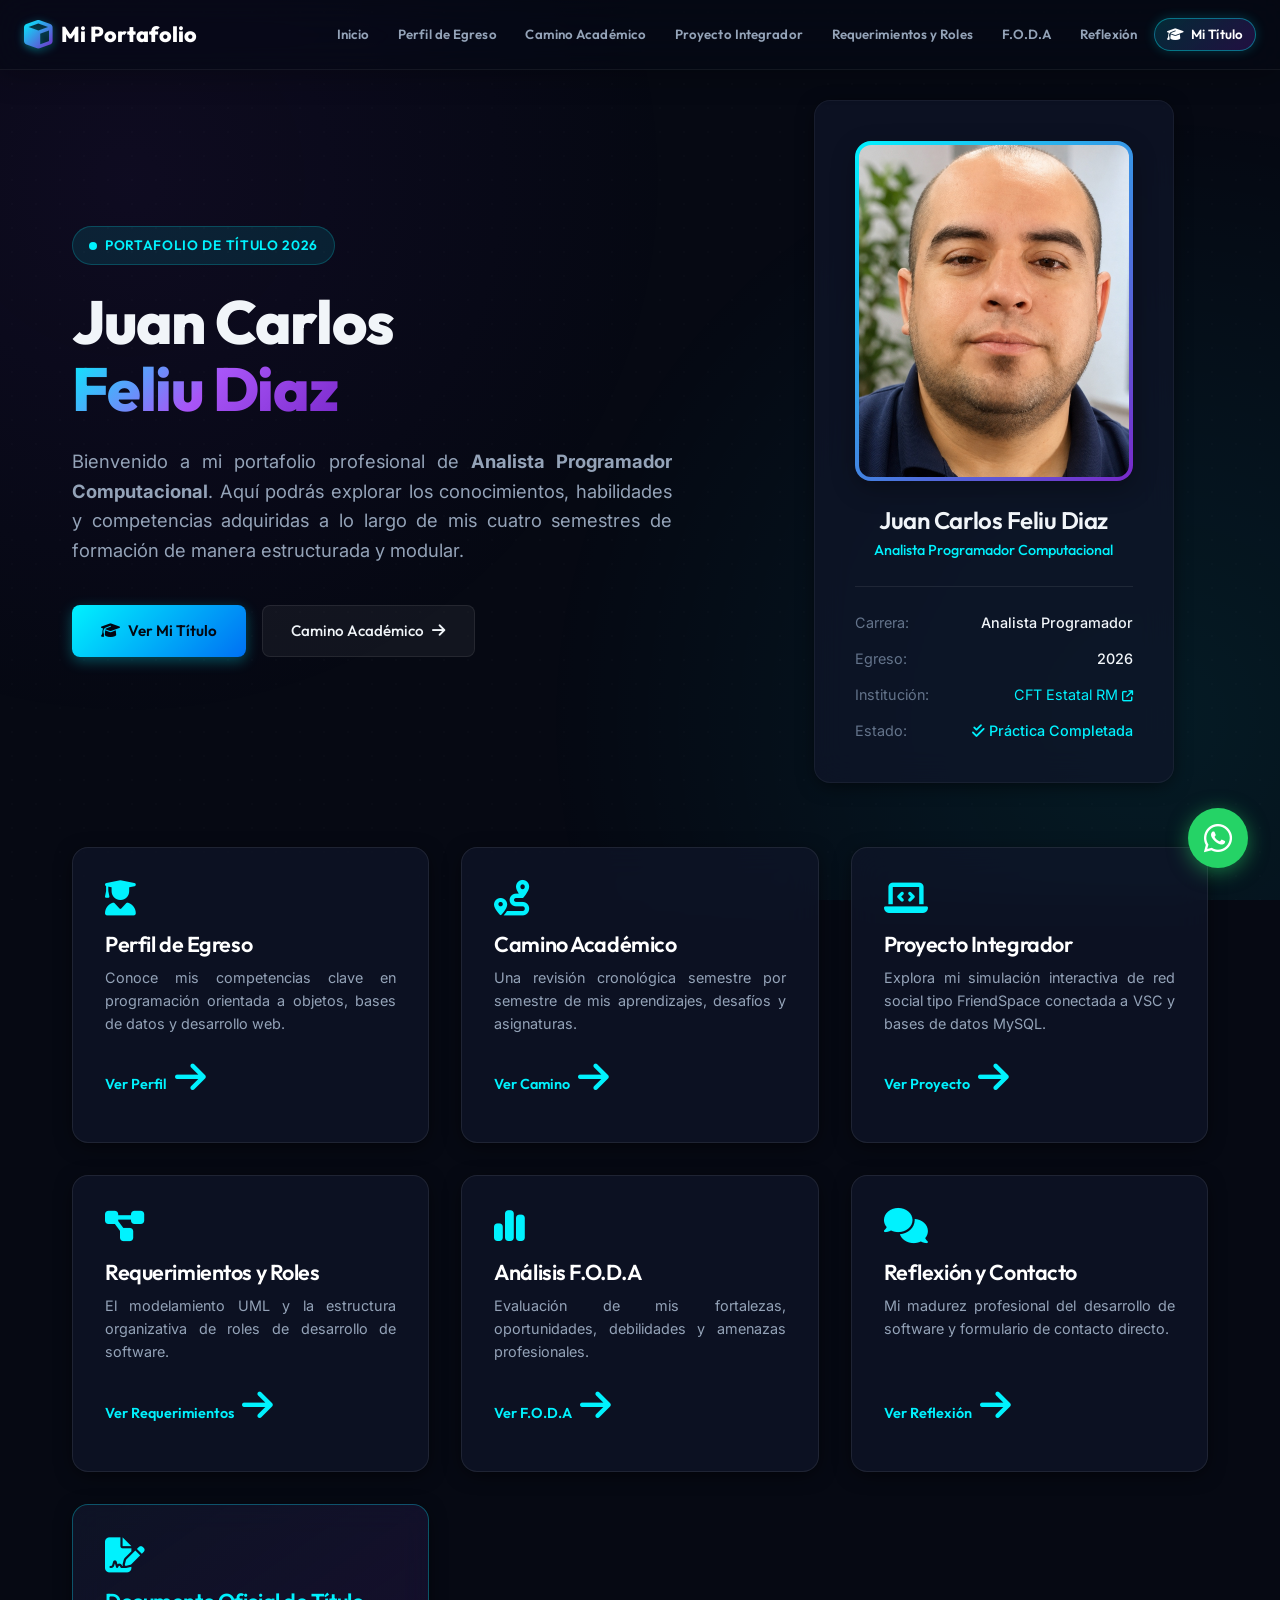
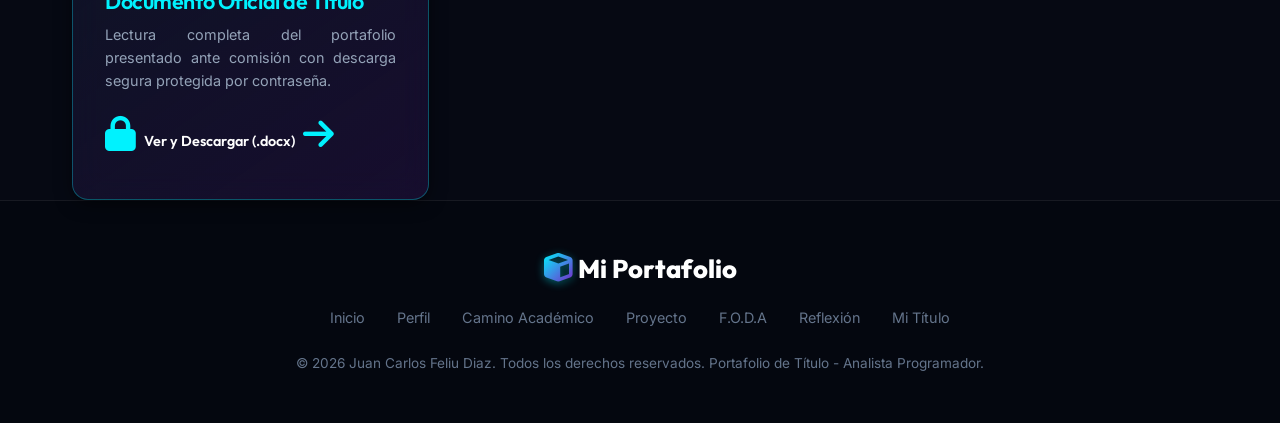
==== commit ab13893e: "feat: agregar seccion Mi Titulo con cuadro enmarcado, visor oficial y descarga protegida" ====
--- a/index.html
+++ b/index.html
@@ -10,7 +10,7 @@
   <!-- Font Awesome Icons -->
   <link rel="stylesheet" href="https://cdnjs.cloudflare.com/ajax/libs/font-awesome/6.4.0/css/all.min.css">
   <!-- Stylesheet -->
-  <link rel="stylesheet" href="css/style.css?v=15">
+  <link rel="stylesheet" href="css/style.css?v=20">
   <style>
     /* Custom Home Page Shortcuts Grid */
     .shortcuts-grid {
@@ -70,6 +70,7 @@
         <li><a href="requerimientos.html">Requerimientos y Roles</a></li>
         <li><a href="foda.html">F.O.D.A</a></li>
         <li><a href="reflexion.html">Reflexión</a></li>
+        <li><a href="titulo.html" class="nav-title-btn"><i class="fa-solid fa-graduation-cap"></i> Mi Título</a></li>
       </ul>
       <button class="mobile-menu-toggle">
         <i class="fa-solid fa-bars"></i>
@@ -92,8 +93,8 @@
             Bienvenido a mi portafolio profesional de <strong>Analista Programador Computacional</strong>. Aquí podrás explorar los conocimientos, habilidades y competencias adquiridas a lo largo de mis cuatro semestres de formación de manera estructurada y modular.
           </p>
           <div class="hero-actions">
-            <a href="camino.html" class="btn btn-primary">Ver Camino Académico <i class="fa-solid fa-arrow-right"></i></a>
-            <a href="proyecto.html" class="btn btn-secondary">Simulador de Proyecto <i class="fa-solid fa-laptop-code"></i></a>
+            <a href="titulo.html" class="btn btn-primary"><i class="fa-solid fa-graduation-cap"></i> Ver Mi Título</a>
+            <a href="camino.html" class="btn btn-secondary">Camino Académico <i class="fa-solid fa-arrow-right"></i></a>
           </div>
         </div>
         <div class="hero-visual">
@@ -186,6 +187,16 @@
           </div>
           <a href="reflexion.html" class="shortcut-link">Ver Reflexión <i class="fa-solid fa-arrow-right"></i></a>
         </div>
+
+        <!-- Card 7: Portafolio de Título Oficial -->
+        <div class="card-glass shortcut-card reveal-element" style="border-color: rgba(0, 242, 254, 0.3); background: linear-gradient(145deg, rgba(16, 22, 42, 0.8), rgba(121, 40, 202, 0.15));">
+          <div>
+            <i class="fa-solid fa-file-signature" style="color: var(--primary);"></i>
+            <h3 style="color: var(--primary);">Documento Oficial de Título</h3>
+            <p>Lectura completa del portafolio presentado ante comisión con descarga segura protegida por contraseña.</p>
+          </div>
+          <a href="titulo.html" class="shortcut-link" style="color: #fff;"><i class="fa-solid fa-lock"></i> Ver y Descargar (.docx) <i class="fa-solid fa-arrow-right"></i></a>
+        </div>
       </div>
 
     </div>
@@ -205,6 +216,8 @@
         <a href="camino.html">Camino Académico</a>
         <a href="proyecto.html">Proyecto</a>
         <a href="foda.html">F.O.D.A</a>
+        <a href="reflexion.html">Reflexión</a>
+        <a href="titulo.html">Mi Título</a>
       </div>
       <p class="footer-copy">
         © 2026 Juan Carlos Feliu Diaz. Todos los derechos reservados. Portafolio de Título - Analista Programador.
@@ -222,3 +235,5 @@
 
 
 
+
+
--- a/css/style.css
+++ b/css/style.css
@@ -258,16 +258,28 @@
   align-items: center;
   justify-content: space-between;
   height: 100%;
+  max-width: 1440px;
+  width: 100%;
+  padding: 0 1.5rem;
 }
 
 .logo {
   font-family: var(--font-heading);
   font-weight: 800;
-  font-size: 1.5rem;
+  font-size: 1.35rem;
   color: #fff;
   display: flex;
   align-items: center;
   gap: 0.5rem;
+  flex-shrink: 0;
+  white-space: nowrap;
+}
+.logo a {
+  display: inline-flex;
+  align-items: center;
+  gap: 0.5rem;
+  white-space: nowrap;
+  text-decoration: none;
 }
 .logo span {
   color: var(--primary);
@@ -275,34 +287,70 @@
 
 .nav-links {
   display: flex;
-  gap: 0.4rem;
+  gap: 0.3rem;
   list-style: none;
   align-items: center;
+  flex-wrap: nowrap;
+}
+
+.nav-links li {
+  display: flex;
+  align-items: center;
+  white-space: nowrap;
 }
 
 .nav-links a {
   color: var(--text-muted);
   font-family: var(--font-heading);
-  font-size: 0.88rem;
+  font-size: 0.83rem;
   font-weight: 600;
   position: relative;
-  padding: 0.5rem 1rem;
+  padding: 0.45rem 0.75rem;
   border-radius: 50px;
   transition: all 0.3s ease;
   text-decoration: none;
-  letter-spacing: 0.2px;
+  letter-spacing: 0.1px;
+  white-space: nowrap;
+  display: inline-flex;
+  align-items: center;
+  justify-content: center;
+  line-height: 1.2;
 }
 .nav-links a:hover {
   color: #fff;
   background: #0055ff; /* Azul eléctrico */
   box-shadow: 0 0 15px rgba(0, 85, 255, 0.5); /* Resplandor azul eléctrico */
-  transform: scale(1.08) translateY(-1px); /* Más grande y un poco arriba */
+  transform: scale(1.05) translateY(-1px);
 }
 .nav-links a.active {
   color: #fff;
   background: rgba(0, 242, 254, 0.12);
   box-shadow: 0 0 20px rgba(0, 242, 254, 0.15), inset 0 0 10px rgba(0, 242, 254, 0.05);
   border: 1px solid rgba(0, 242, 254, 0.2);
+}
+
+.nav-links a.nav-title-btn {
+  background: linear-gradient(135deg, rgba(0, 242, 254, 0.15), rgba(121, 40, 202, 0.25));
+  border: 1px solid rgba(0, 242, 254, 0.4);
+  color: #fff;
+  box-shadow: 0 0 12px rgba(0, 242, 254, 0.2);
+  display: inline-flex;
+  align-items: center;
+  gap: 0.45rem;
+  white-space: nowrap;
+}
+.nav-links a.nav-title-btn:hover {
+  background: linear-gradient(135deg, #00f2fe, #7928ca);
+  color: #030712;
+  border-color: #00f2fe;
+  box-shadow: 0 0 22px rgba(0, 242, 254, 0.6);
+  transform: scale(1.05) translateY(-1px);
+}
+.nav-links a.nav-title-btn.active {
+  background: linear-gradient(135deg, rgba(0, 242, 254, 0.3), rgba(121, 40, 202, 0.4));
+  border: 1px solid var(--primary);
+  box-shadow: 0 0 20px rgba(0, 242, 254, 0.45);
+  color: #fff;
 }
 
 .mobile-menu-toggle {
@@ -313,6 +361,7 @@
   font-size: 1.5rem;
   cursor: pointer;
 }
+
 
 /* ==========================================
    HERO SECTION
@@ -1769,13 +1818,29 @@
   }
 }
 
-@media (max-width: 768px) {
+@media (max-width: 1200px) {
+  .nav-links {
+    gap: 0.15rem;
+  }
+  .nav-links a {
+    font-size: 0.76rem;
+    padding: 0.4rem 0.55rem;
+  }
+  .logo {
+    font-size: 1.2rem;
+  }
+}
+
+@media (max-width: 1040px) {
   .nav-links {
     display: none;
   }
   .mobile-menu-toggle {
     display: block;
   }
+}
+
+@media (max-width: 768px) {
   .foda-grid {
     grid-template-columns: 1fr;
   }
@@ -1809,3 +1874,902 @@
   opacity: 1;
   transform: translateY(0);
 }
+
+/* ==========================================
+   PORTAFOLIO DE TITULO DOCUMENT VIEWER & MODAL
+   ========================================== */
+
+/* Reading Progress Bar */
+.reading-progress-container {
+  position: fixed;
+  top: 70px;
+  left: 0;
+  width: 100%;
+  height: 4px;
+  background: rgba(255, 255, 255, 0.05);
+  z-index: 99;
+}
+.reading-progress-bar {
+  height: 100%;
+  width: 0%;
+  background: linear-gradient(90deg, var(--primary), var(--secondary));
+  box-shadow: 0 0 10px rgba(0, 242, 254, 0.8);
+  transition: width 0.1s ease-out;
+}
+
+/* Document Top Actions Bar */
+.doc-top-bar {
+  display: flex;
+  justify-content: space-between;
+  align-items: center;
+  flex-wrap: wrap;
+  gap: 1.5rem;
+  background: rgba(16, 22, 42, 0.85);
+  backdrop-filter: blur(16px);
+  border: 1px solid var(--border-color);
+  border-radius: var(--radius-md);
+  padding: 1.25rem 2rem;
+  margin-bottom: 2.5rem;
+  box-shadow: var(--shadow-md);
+}
+
+.doc-meta-info {
+  display: flex;
+  align-items: center;
+  gap: 1.2rem;
+}
+.doc-meta-badge {
+  background: linear-gradient(135deg, rgba(0, 242, 254, 0.15), rgba(121, 40, 202, 0.2));
+  color: var(--primary);
+  border: 1px solid rgba(0, 242, 254, 0.3);
+  padding: 0.35rem 0.85rem;
+  border-radius: 50px;
+  font-size: 0.8rem;
+  font-weight: 700;
+  letter-spacing: 0.5px;
+  text-transform: uppercase;
+}
+
+.doc-download-btn {
+  background: linear-gradient(135deg, var(--primary) 0%, #0070f3 100%);
+  color: #030712;
+  font-weight: 700;
+  font-family: var(--font-heading);
+  padding: 0.75rem 1.6rem;
+  border-radius: var(--radius-sm);
+  border: none;
+  cursor: pointer;
+  display: inline-flex;
+  align-items: center;
+  gap: 0.6rem;
+  box-shadow: 0 4px 15px rgba(0, 242, 254, 0.35);
+  transition: var(--transition);
+  font-size: 0.95rem;
+}
+.doc-download-btn:hover {
+  transform: translateY(-2px);
+  box-shadow: 0 6px 25px rgba(0, 242, 254, 0.6);
+  color: #030712;
+}
+
+/* Quick Index Nav Pills */
+.doc-nav-pills {
+  display: flex;
+  gap: 0.6rem;
+  flex-wrap: wrap;
+  justify-content: center;
+  padding: 0.75rem 0;
+  position: sticky;
+  top: 74px;
+  z-index: 95;
+  background: rgba(6, 9, 19, 0.85);
+  backdrop-filter: blur(12px);
+  margin-bottom: 2.5rem;
+  scrollbar-width: none;
+  -ms-overflow-style: none;
+}
+.doc-nav-pills::-webkit-scrollbar {
+  display: none;
+}
+.doc-pill {
+  white-space: nowrap;
+  padding: 0.45rem 1.1rem;
+  border-radius: 50px;
+  font-size: 0.85rem;
+  font-weight: 600;
+  color: var(--text-muted);
+  background: rgba(16, 22, 42, 0.8);
+  border: 1px solid var(--border-color);
+  text-decoration: none;
+  transition: var(--transition);
+  display: inline-flex;
+  align-items: center;
+  gap: 0.4rem;
+}
+.doc-pill:hover, .doc-pill.active {
+  color: #fff;
+  background: rgba(0, 242, 254, 0.15);
+  border-color: var(--primary);
+  box-shadow: 0 0 12px rgba(0, 242, 254, 0.3);
+}
+
+/* Document Paper Container */
+.doc-paper {
+  background: rgba(12, 17, 33, 0.75);
+  border: 1px solid rgba(255, 255, 255, 0.08);
+  border-radius: var(--radius-lg);
+  box-shadow: var(--shadow-lg), 0 0 50px rgba(0, 0, 0, 0.5);
+  backdrop-filter: blur(20px);
+  padding: 3.5rem;
+  max-width: 950px;
+  margin: 0 auto;
+  position: relative;
+}
+@media (max-width: 768px) {
+  .doc-paper {
+    padding: 1.8rem;
+  }
+}
+
+/* Cover / Header section in Document */
+.doc-cover {
+  text-align: center;
+  padding-bottom: 3rem;
+  border-bottom: 2px dashed rgba(255, 255, 255, 0.1);
+  margin-bottom: 3.5rem;
+  position: relative;
+}
+.doc-cover-logo {
+  max-width: 220px;
+  height: auto;
+  margin-bottom: 1.5rem;
+  filter: drop-shadow(0 0 15px rgba(0, 242, 254, 0.2));
+}
+.doc-cover h1 {
+  font-family: var(--font-heading);
+  font-size: 2.3rem;
+  font-weight: 800;
+  color: #fff;
+  letter-spacing: 0.5px;
+  margin-bottom: 0.5rem;
+}
+.doc-cover .doc-subtitle {
+  font-size: 1.25rem;
+  font-weight: 600;
+  color: var(--primary);
+  margin-bottom: 1.8rem;
+  letter-spacing: 1px;
+}
+.doc-author-meta {
+  display: inline-grid;
+  grid-template-columns: repeat(auto-fit, minmax(200px, 1fr));
+  gap: 1.5rem;
+  background: rgba(16, 22, 42, 0.6);
+  border: 1px solid var(--border-color);
+  padding: 1.2rem 2rem;
+  border-radius: var(--radius-md);
+  text-align: left;
+  margin-top: 1rem;
+}
+.doc-author-meta div span:first-child {
+  display: block;
+  font-size: 0.75rem;
+  text-transform: uppercase;
+  color: var(--text-dark);
+  font-weight: 700;
+}
+.doc-author-meta div span:last-child {
+  font-size: 0.95rem;
+  color: #fff;
+  font-weight: 600;
+}
+
+/* Document Chapters */
+.doc-chapter {
+  margin-bottom: 4rem;
+  scroll-margin-top: 140px;
+}
+.doc-chapter-header {
+  display: flex;
+  align-items: center;
+  gap: 1rem;
+  margin-bottom: 1.5rem;
+  padding-bottom: 0.8rem;
+  border-bottom: 1px solid rgba(255, 255, 255, 0.08);
+}
+.doc-chapter-num {
+  font-family: var(--font-heading);
+  font-size: 1.1rem;
+  font-weight: 800;
+  color: var(--primary);
+  background: rgba(0, 242, 254, 0.1);
+  border: 1px solid rgba(0, 242, 254, 0.25);
+  width: 38px;
+  height: 38px;
+  border-radius: 50%;
+  display: flex;
+  align-items: center;
+  justify-content: center;
+  flex-shrink: 0;
+}
+.doc-chapter-title {
+  font-size: 1.7rem;
+  font-weight: 700;
+  color: #fff;
+  margin: 0;
+}
+.doc-lead-p {
+  font-size: 1.05rem;
+  line-height: 1.8;
+  color: var(--text-main);
+  margin-bottom: 1.5rem;
+  text-align: justify;
+}
+
+/* Subsection inside Chapter */
+.doc-subchapter {
+  background: rgba(16, 22, 42, 0.45);
+  border: 1px solid var(--border-color);
+  border-radius: var(--radius-md);
+  padding: 1.8rem;
+  margin-bottom: 2rem;
+  transition: var(--transition);
+}
+.doc-subchapter:hover {
+  border-color: rgba(0, 242, 254, 0.25);
+  background: rgba(16, 22, 42, 0.6);
+}
+.doc-subchapter-title {
+  font-size: 1.25rem;
+  font-weight: 700;
+  color: var(--primary);
+  margin-bottom: 1rem;
+  display: flex;
+  align-items: center;
+  gap: 0.6rem;
+}
+
+/* Callout Quote in Document */
+.doc-quote-callout {
+  background: linear-gradient(135deg, rgba(121, 40, 202, 0.12), rgba(0, 242, 254, 0.08));
+  border-left: 4px solid var(--primary);
+  border-radius: 0 var(--radius-sm) var(--radius-sm) 0;
+  padding: 1.2rem 1.5rem;
+  margin: 1.5rem 0;
+  font-style: italic;
+  color: #e2e8f0;
+}
+.doc-quote-callout strong {
+  font-style: normal;
+  color: var(--primary);
+}
+
+/* Document Media Figure with Lightbox */
+.doc-figure {
+  margin: 2rem 0;
+  background: rgba(6, 9, 19, 0.7);
+  border: 1px solid rgba(255, 255, 255, 0.08);
+  border-radius: var(--radius-md);
+  overflow: hidden;
+  transition: var(--transition);
+}
+.doc-figure:hover {
+  border-color: var(--primary);
+  box-shadow: 0 8px 30px rgba(0, 242, 254, 0.18);
+}
+.doc-img-wrapper {
+  position: relative;
+  overflow: hidden;
+  cursor: zoom-in;
+  display: flex;
+  justify-content: center;
+  align-items: center;
+  background: #030712;
+  padding: 1rem;
+}
+.doc-img-wrapper img {
+  max-width: 100%;
+  max-height: 480px;
+  object-fit: contain;
+  border-radius: var(--radius-sm);
+  transition: transform 0.4s ease;
+}
+.doc-figure:hover .doc-img-wrapper img {
+  transform: scale(1.02);
+}
+.doc-img-overlay {
+  position: absolute;
+  top: 10px;
+  right: 10px;
+  background: rgba(0, 0, 0, 0.7);
+  color: #fff;
+  border-radius: 50px;
+  padding: 0.3rem 0.8rem;
+  font-size: 0.75rem;
+  display: flex;
+  align-items: center;
+  gap: 0.4rem;
+  pointer-events: none;
+  border: 1px solid rgba(255, 255, 255, 0.15);
+}
+.doc-figure-caption {
+  padding: 0.9rem 1.5rem;
+  font-size: 0.88rem;
+  color: var(--text-muted);
+  border-top: 1px solid rgba(255, 255, 255, 0.06);
+  background: rgba(16, 22, 42, 0.9);
+  display: flex;
+  align-items: center;
+  gap: 0.6rem;
+}
+.doc-figure-caption i {
+  color: var(--primary);
+}
+
+/* Document Roles & Grid Lists */
+.doc-roles-grid {
+  display: grid;
+  grid-template-columns: repeat(auto-fit, minmax(260px, 1fr));
+  gap: 1.2rem;
+  margin: 1.5rem 0;
+}
+.doc-role-card {
+  background: rgba(16, 22, 42, 0.6);
+  border: 1px solid var(--border-color);
+  border-radius: var(--radius-sm);
+  padding: 1.2rem;
+  border-left: 3px solid var(--secondary);
+}
+.doc-role-card.executive {
+  border-left-color: var(--primary);
+}
+.doc-role-card.tech {
+  border-left-color: var(--warning);
+}
+.doc-role-card.external {
+  border-left-color: var(--info);
+}
+.doc-role-card h4 {
+  font-size: 1rem;
+  color: #fff;
+  margin-bottom: 0.4rem;
+  display: flex;
+  align-items: center;
+  gap: 0.5rem;
+}
+.doc-role-card p {
+  font-size: 0.88rem;
+  color: var(--text-muted);
+  margin: 0;
+  line-height: 1.5;
+}
+
+/* Requirements Split Box */
+.doc-req-split {
+  display: grid;
+  grid-template-columns: 1fr 1fr;
+  gap: 1.5rem;
+  margin: 1.5rem 0;
+}
+@media (max-width: 768px) {
+  .doc-req-split {
+    grid-template-columns: 1fr;
+  }
+}
+.doc-req-box {
+  background: rgba(16, 22, 42, 0.6);
+  border: 1px solid var(--border-color);
+  border-radius: var(--radius-md);
+  padding: 1.5rem;
+}
+.doc-req-box h4 {
+  color: #fff;
+  font-size: 1.05rem;
+  margin-bottom: 1rem;
+  display: flex;
+  align-items: center;
+  gap: 0.5rem;
+}
+.doc-req-box ul {
+  list-style: none;
+  padding: 0;
+}
+.doc-req-box ul li {
+  padding: 0.4rem 0;
+  font-size: 0.9rem;
+  color: var(--text-main);
+  display: flex;
+  align-items: center;
+  gap: 0.5rem;
+}
+.doc-req-box ul li i {
+  color: var(--primary);
+  font-size: 0.8rem;
+}
+
+/* Bottom Document Download Banner */
+.doc-bottom-download {
+  margin-top: 4rem;
+  background: linear-gradient(135deg, rgba(16, 22, 42, 0.9), rgba(121, 40, 202, 0.2));
+  border: 1px solid rgba(0, 242, 254, 0.35);
+  border-radius: var(--radius-lg);
+  padding: 3rem 2rem;
+  text-align: center;
+  position: relative;
+  overflow: hidden;
+  box-shadow: 0 10px 40px rgba(0, 0, 0, 0.5), 0 0 25px rgba(0, 242, 254, 0.15);
+}
+.doc-bottom-download .security-shield {
+  font-size: 3rem;
+  color: var(--primary);
+  margin-bottom: 1.2rem;
+  filter: drop-shadow(0 0 15px rgba(0, 242, 254, 0.5));
+}
+.doc-bottom-download h3 {
+  font-size: 1.8rem;
+  color: #fff;
+  margin-bottom: 0.6rem;
+}
+.doc-bottom-download p {
+  color: var(--text-muted);
+  max-width: 600px;
+  margin: 0 auto 1.8rem auto;
+  font-size: 0.95rem;
+}
+
+/* ==========================================
+   PASSWORD PROTECTED DOWNLOAD MODAL
+   ========================================== */
+.sec-modal-overlay {
+  position: fixed;
+  top: 0;
+  left: 0;
+  width: 100vw;
+  height: 100vh;
+  background: rgba(3, 7, 18, 0.85);
+  backdrop-filter: blur(16px);
+  -webkit-backdrop-filter: blur(16px);
+  display: none;
+  justify-content: center;
+  align-items: center;
+  z-index: 1000;
+  padding: 1.5rem;
+  opacity: 0;
+  transition: opacity 0.3s ease;
+}
+.sec-modal-overlay.active {
+  display: flex;
+  opacity: 1;
+}
+
+.sec-modal-card {
+  background: linear-gradient(145deg, rgba(16, 22, 44, 0.95), rgba(9, 13, 27, 0.98));
+  border: 1px solid rgba(0, 242, 254, 0.3);
+  border-radius: var(--radius-lg);
+  max-width: 480px;
+  width: 100%;
+  padding: 2.5rem;
+  box-shadow: 0 20px 60px rgba(0, 0, 0, 0.9), 0 0 30px rgba(0, 242, 254, 0.2);
+  transform: translateY(20px) scale(0.95);
+  transition: transform 0.3s cubic-bezier(0.34, 1.56, 0.64, 1);
+  position: relative;
+  text-align: center;
+}
+.sec-modal-overlay.active .sec-modal-card {
+  transform: translateY(0) scale(1);
+}
+
+.sec-modal-close {
+  position: absolute;
+  top: 1.2rem;
+  right: 1.2rem;
+  background: rgba(255, 255, 255, 0.05);
+  border: 1px solid var(--border-color);
+  color: var(--text-muted);
+  width: 36px;
+  height: 36px;
+  border-radius: 50%;
+  display: flex;
+  align-items: center;
+  justify-content: center;
+  cursor: pointer;
+  transition: var(--transition);
+}
+.sec-modal-close:hover {
+  background: rgba(239, 68, 68, 0.2);
+  color: #ef4444;
+  border-color: #ef4444;
+}
+
+.sec-modal-icon-box {
+  width: 72px;
+  height: 72px;
+  margin: 0 auto 1.5rem auto;
+  border-radius: 50%;
+  background: radial-gradient(circle, rgba(0, 242, 254, 0.2) 0%, rgba(121, 40, 202, 0.1) 70%);
+  border: 1px solid rgba(0, 242, 254, 0.4);
+  display: flex;
+  align-items: center;
+  justify-content: center;
+  font-size: 2rem;
+  color: var(--primary);
+  box-shadow: 0 0 25px rgba(0, 242, 254, 0.3);
+}
+
+.sec-modal-title {
+  font-size: 1.5rem;
+  font-weight: 700;
+  color: #fff;
+  margin-bottom: 0.5rem;
+}
+.sec-modal-desc {
+  font-size: 0.9rem;
+  color: var(--text-muted);
+  line-height: 1.5;
+  margin-bottom: 1.8rem;
+}
+
+.sec-input-wrapper {
+  position: relative;
+  margin-bottom: 1rem;
+}
+.sec-password-input {
+  width: 100%;
+  padding: 0.9rem 3rem 0.9rem 1.2rem;
+  background: rgba(6, 9, 19, 0.8);
+  border: 1px solid rgba(255, 255, 255, 0.15);
+  border-radius: var(--radius-sm);
+  color: #fff;
+  font-size: 1rem;
+  font-family: var(--font-body);
+  transition: var(--transition);
+  outline: none;
+}
+.sec-password-input:focus {
+  border-color: var(--primary);
+  box-shadow: 0 0 15px rgba(0, 242, 254, 0.4);
+}
+.sec-toggle-visibility {
+  position: absolute;
+  top: 50%;
+  right: 1rem;
+  transform: translateY(-50%);
+  background: none;
+  border: none;
+  color: var(--text-muted);
+  cursor: pointer;
+  font-size: 1.1rem;
+  transition: var(--transition);
+}
+.sec-toggle-visibility:hover {
+  color: var(--primary);
+}
+
+/* Feedback alerts in modal */
+.sec-feedback {
+  min-height: 24px;
+  font-size: 0.88rem;
+  font-weight: 500;
+  margin-bottom: 1.5rem;
+  display: flex;
+  align-items: center;
+  justify-content: center;
+  gap: 0.4rem;
+  transition: all 0.3s ease;
+}
+.sec-feedback.error {
+  color: #ef4444;
+}
+.sec-feedback.success {
+  color: #00df89;
+}
+
+/* Shake Animation for Wrong Password */
+@keyframes shake {
+  0%, 100% { transform: translateX(0); }
+  20%, 60% { transform: translateX(-8px); }
+  40%, 80% { transform: translateX(8px); }
+}
+.sec-shake {
+  animation: shake 0.4s ease-in-out;
+}
+
+.sec-modal-actions {
+  display: flex;
+  gap: 1rem;
+  justify-content: center;
+}
+.sec-btn-submit {
+  flex: 1;
+  background: linear-gradient(135deg, var(--primary) 0%, #0070f3 100%);
+  color: #030712;
+  font-weight: 700;
+  padding: 0.85rem 1.5rem;
+  border-radius: var(--radius-sm);
+  border: none;
+  cursor: pointer;
+  display: inline-flex;
+  align-items: center;
+  justify-content: center;
+  gap: 0.5rem;
+  font-family: var(--font-heading);
+  transition: var(--transition);
+}
+.sec-btn-submit:hover {
+  box-shadow: 0 0 20px rgba(0, 242, 254, 0.5);
+  transform: translateY(-2px);
+}
+.sec-btn-cancel {
+  background: rgba(255, 255, 255, 0.05);
+  border: 1px solid var(--border-color);
+  color: var(--text-muted);
+  padding: 0.85rem 1.5rem;
+  border-radius: var(--radius-sm);
+  font-family: var(--font-heading);
+  font-weight: 600;
+  cursor: pointer;
+  transition: var(--transition);
+}
+.sec-btn-cancel:hover {
+  background: rgba(255, 255, 255, 0.1);
+  color: #fff;
+}
+
+/* Lightbox Modal for Fullscreen Diagrams */
+.doc-lightbox {
+  position: fixed;
+  top: 0;
+  left: 0;
+  width: 100vw;
+  height: 100vh;
+  background: rgba(0, 0, 0, 0.92);
+  backdrop-filter: blur(10px);
+  z-index: 2000;
+  display: none;
+  align-items: center;
+  justify-content: center;
+  padding: 2rem;
+  opacity: 0;
+  transition: opacity 0.3s ease;
+}
+.doc-lightbox.active {
+  display: flex;
+  opacity: 1;
+}
+.doc-lightbox img {
+  max-width: 90vw;
+  max-height: 85vh;
+  object-fit: contain;
+  border-radius: var(--radius-sm);
+  box-shadow: 0 0 50px rgba(0, 242, 254, 0.2);
+}
+.doc-lightbox-close {
+  position: absolute;
+  top: 2rem;
+  right: 2rem;
+  background: rgba(255, 255, 255, 0.1);
+  border: 1px solid rgba(255, 255, 255, 0.2);
+  color: #fff;
+  width: 44px;
+  height: 44px;
+  border-radius: 50%;
+  display: flex;
+  align-items: center;
+  justify-content: center;
+  font-size: 1.2rem;
+  cursor: pointer;
+  transition: var(--transition);
+}
+.doc-lightbox-close:hover {
+  background: rgba(239, 68, 68, 0.4);
+  color: #fff;
+}
+
+/* ==========================================
+   DIPLOMA PICTURE FRAME ("MODELO DE CUADRO")
+   ========================================== */
+.diploma-showcase {
+  text-align: center;
+  margin-bottom: 3.5rem;
+}
+
+.diploma-frame-container {
+  display: flex;
+  flex-direction: column;
+  align-items: center;
+  margin: 1.5rem auto 3rem auto;
+  max-width: 780px;
+  position: relative;
+}
+
+/* Outer Luxurious Frame (Cuadro) */
+.diploma-outer-frame {
+  position: relative;
+  padding: 22px;
+  background: linear-gradient(135deg, #252e42 0%, #0d1320 50%, #1a2233 100%);
+  border: 4px solid #c5a059; /* Elegante perfil dorado */
+  border-radius: 12px;
+  box-shadow: 
+    0 25px 60px -10px rgba(0, 0, 0, 0.95),
+    0 0 40px rgba(197, 160, 89, 0.25),
+    inset 0 0 15px rgba(0, 0, 0, 0.9),
+    inset 0 1px 3px rgba(255, 255, 255, 0.35);
+  transition: transform 0.5s cubic-bezier(0.25, 1, 0.5, 1), box-shadow 0.5s ease;
+  cursor: zoom-in;
+  overflow: hidden;
+  max-width: 100%;
+}
+.diploma-outer-frame:hover {
+  transform: translateY(-8px) scale(1.015);
+  box-shadow: 
+    0 35px 80px -10px rgba(0, 0, 0, 0.98),
+    0 0 55px rgba(197, 160, 89, 0.45),
+    inset 0 0 20px rgba(0, 0, 0, 0.95);
+}
+
+/* Passe-Partout / Mat Board */
+.diploma-matting {
+  background: #fbfbfb;
+  padding: 18px;
+  border-radius: 4px;
+  box-shadow: 
+    inset 0 0 14px rgba(0, 0, 0, 0.4),
+    0 0 0 1px rgba(0, 0, 0, 0.2);
+  position: relative;
+}
+
+/* Glass Reflection effect */
+.diploma-glass-sheen {
+  position: absolute;
+  top: 0;
+  left: 0;
+  width: 100%;
+  height: 100%;
+  background: linear-gradient(
+    120deg,
+    rgba(255, 255, 255, 0.22) 0%,
+    rgba(255, 255, 255, 0.08) 25%,
+    transparent 45%,
+    rgba(255, 255, 255, 0.09) 80%,
+    transparent 100%
+  );
+  pointer-events: none;
+  z-index: 5;
+  border-radius: 4px;
+}
+
+/* Certificate Image */
+.diploma-image {
+  display: block;
+  width: 100%;
+  max-width: 660px;
+  height: auto;
+  border-radius: 2px;
+  box-shadow: 0 4px 15px rgba(0, 0, 0, 0.15);
+}
+
+/* Frame Zoom Overlay Pill */
+.diploma-zoom-hint {
+  position: absolute;
+  bottom: 30px;
+  right: 30px;
+  background: rgba(13, 19, 32, 0.85);
+  color: #fff;
+  border: 1px solid rgba(197, 160, 89, 0.6);
+  padding: 0.4rem 0.9rem;
+  border-radius: 50px;
+  font-size: 0.8rem;
+  font-weight: 600;
+  display: flex;
+  align-items: center;
+  gap: 0.4rem;
+  box-shadow: 0 4px 15px rgba(0, 0, 0, 0.6);
+  z-index: 6;
+  pointer-events: none;
+  backdrop-filter: blur(8px);
+}
+.diploma-zoom-hint i {
+  color: #c5a059;
+}
+
+/* Commemorative Plaque (Placa del Cuadro) */
+.diploma-plaque {
+  margin-top: 1.5rem;
+  background: linear-gradient(135deg, rgba(26, 20, 10, 0.9) 0%, rgba(13, 10, 5, 0.95) 100%);
+  border: 1px solid #c5a059;
+  border-radius: var(--radius-md);
+  padding: 1.2rem 2rem;
+  display: flex;
+  align-items: center;
+  gap: 2rem;
+  box-shadow: 0 8px 30px rgba(0, 0, 0, 0.7), 0 0 20px rgba(197, 160, 89, 0.2);
+  flex-wrap: wrap;
+  justify-content: space-between;
+  width: 100%;
+}
+.diploma-plaque-info {
+  text-align: left;
+}
+.diploma-plaque-title {
+  font-family: var(--font-heading);
+  font-size: 1.15rem;
+  font-weight: 700;
+  color: #f7dfa5;
+  letter-spacing: 0.5px;
+  display: flex;
+  align-items: center;
+  gap: 0.5rem;
+  margin-bottom: 0.25rem;
+}
+.diploma-plaque-sub {
+  font-size: 0.85rem;
+  color: #c7b99c;
+}
+.diploma-plaque-actions {
+  display: flex;
+  gap: 0.8rem;
+  flex-wrap: wrap;
+}
+.diploma-btn-gold {
+  background: linear-gradient(135deg, #c5a059 0%, #e2be78 50%, #9e7a36 100%);
+  color: #0c0903;
+  font-family: var(--font-heading);
+  font-weight: 700;
+  font-size: 0.85rem;
+  padding: 0.55rem 1.2rem;
+  border-radius: 50px;
+  border: none;
+  cursor: pointer;
+  display: inline-flex;
+  align-items: center;
+  gap: 0.45rem;
+  box-shadow: 0 4px 15px rgba(197, 160, 89, 0.35);
+  transition: var(--transition);
+  text-decoration: none;
+}
+.diploma-btn-gold:hover {
+  transform: translateY(-2px);
+  box-shadow: 0 6px 20px rgba(197, 160, 89, 0.6);
+  color: #000;
+}
+.diploma-btn-outline {
+  background: rgba(255, 255, 255, 0.05);
+  border: 1px solid rgba(197, 160, 89, 0.4);
+  color: #f7dfa5;
+  font-family: var(--font-heading);
+  font-weight: 600;
+  font-size: 0.85rem;
+  padding: 0.55rem 1.2rem;
+  border-radius: 50px;
+  cursor: pointer;
+  display: inline-flex;
+  align-items: center;
+  gap: 0.45rem;
+  transition: var(--transition);
+  text-decoration: none;
+}
+.diploma-btn-outline:hover {
+  background: rgba(197, 160, 89, 0.15);
+  border-color: #c5a059;
+  color: #fff;
+  transform: translateY(-2px);
+}
+
+@media (max-width: 768px) {
+  .diploma-outer-frame {
+    padding: 12px;
+  }
+  .diploma-matting {
+    padding: 8px;
+  }
+  .diploma-plaque {
+    flex-direction: column;
+    text-align: center;
+    gap: 1rem;
+    padding: 1rem;
+  }
+  .diploma-plaque-info {
+    text-align: center;
+  }
+}
+
